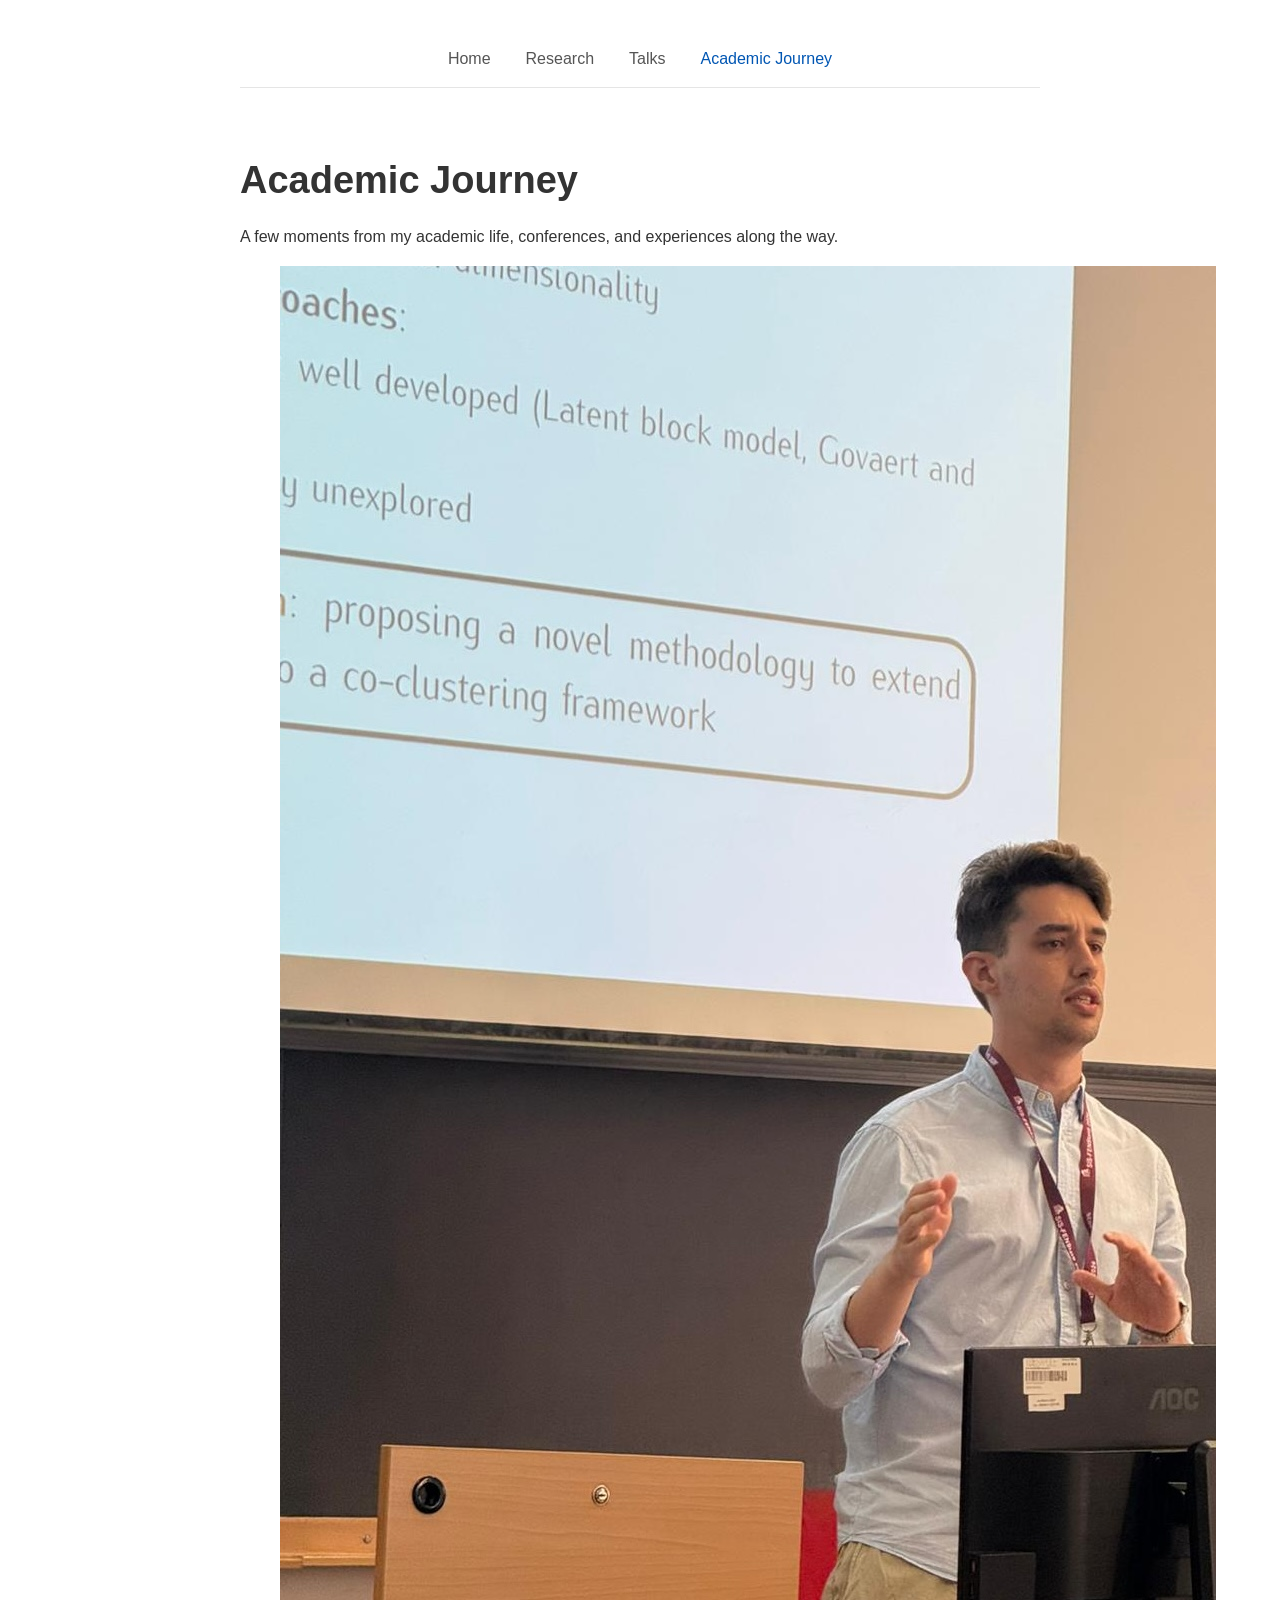
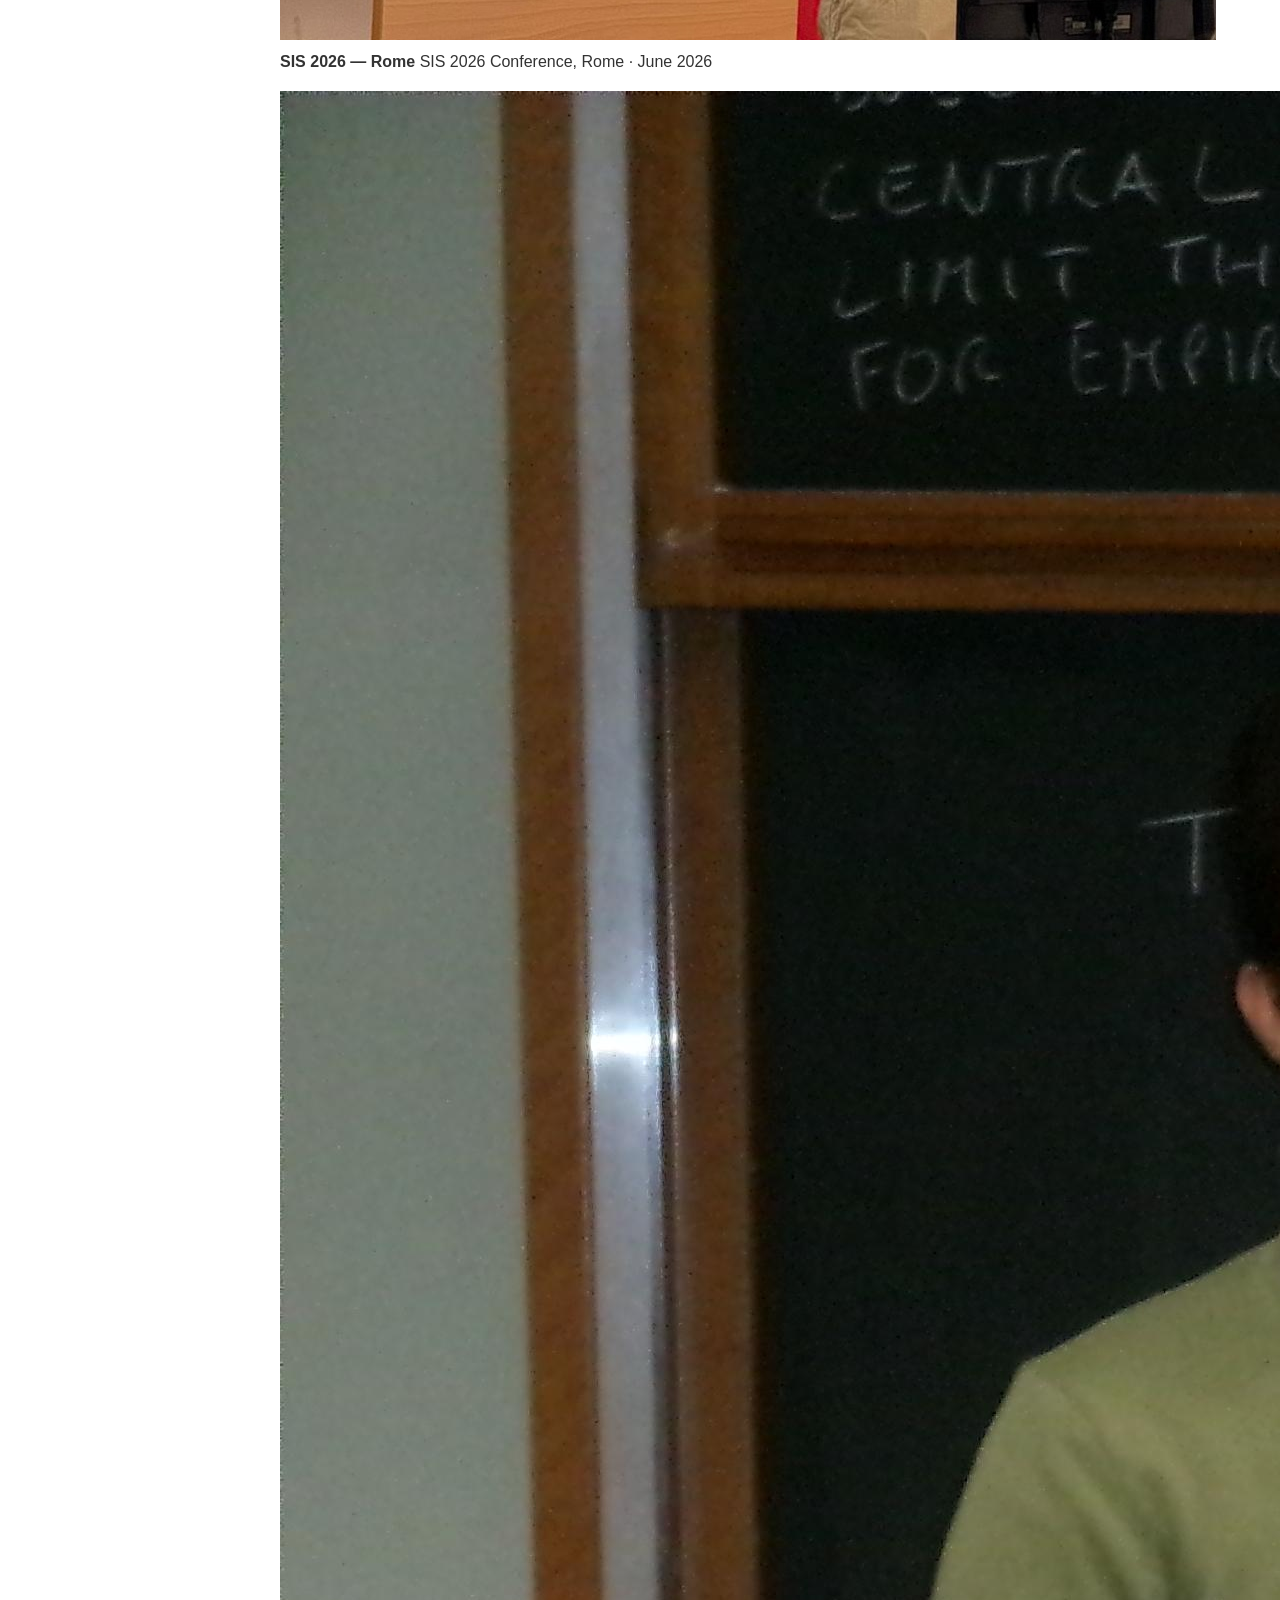
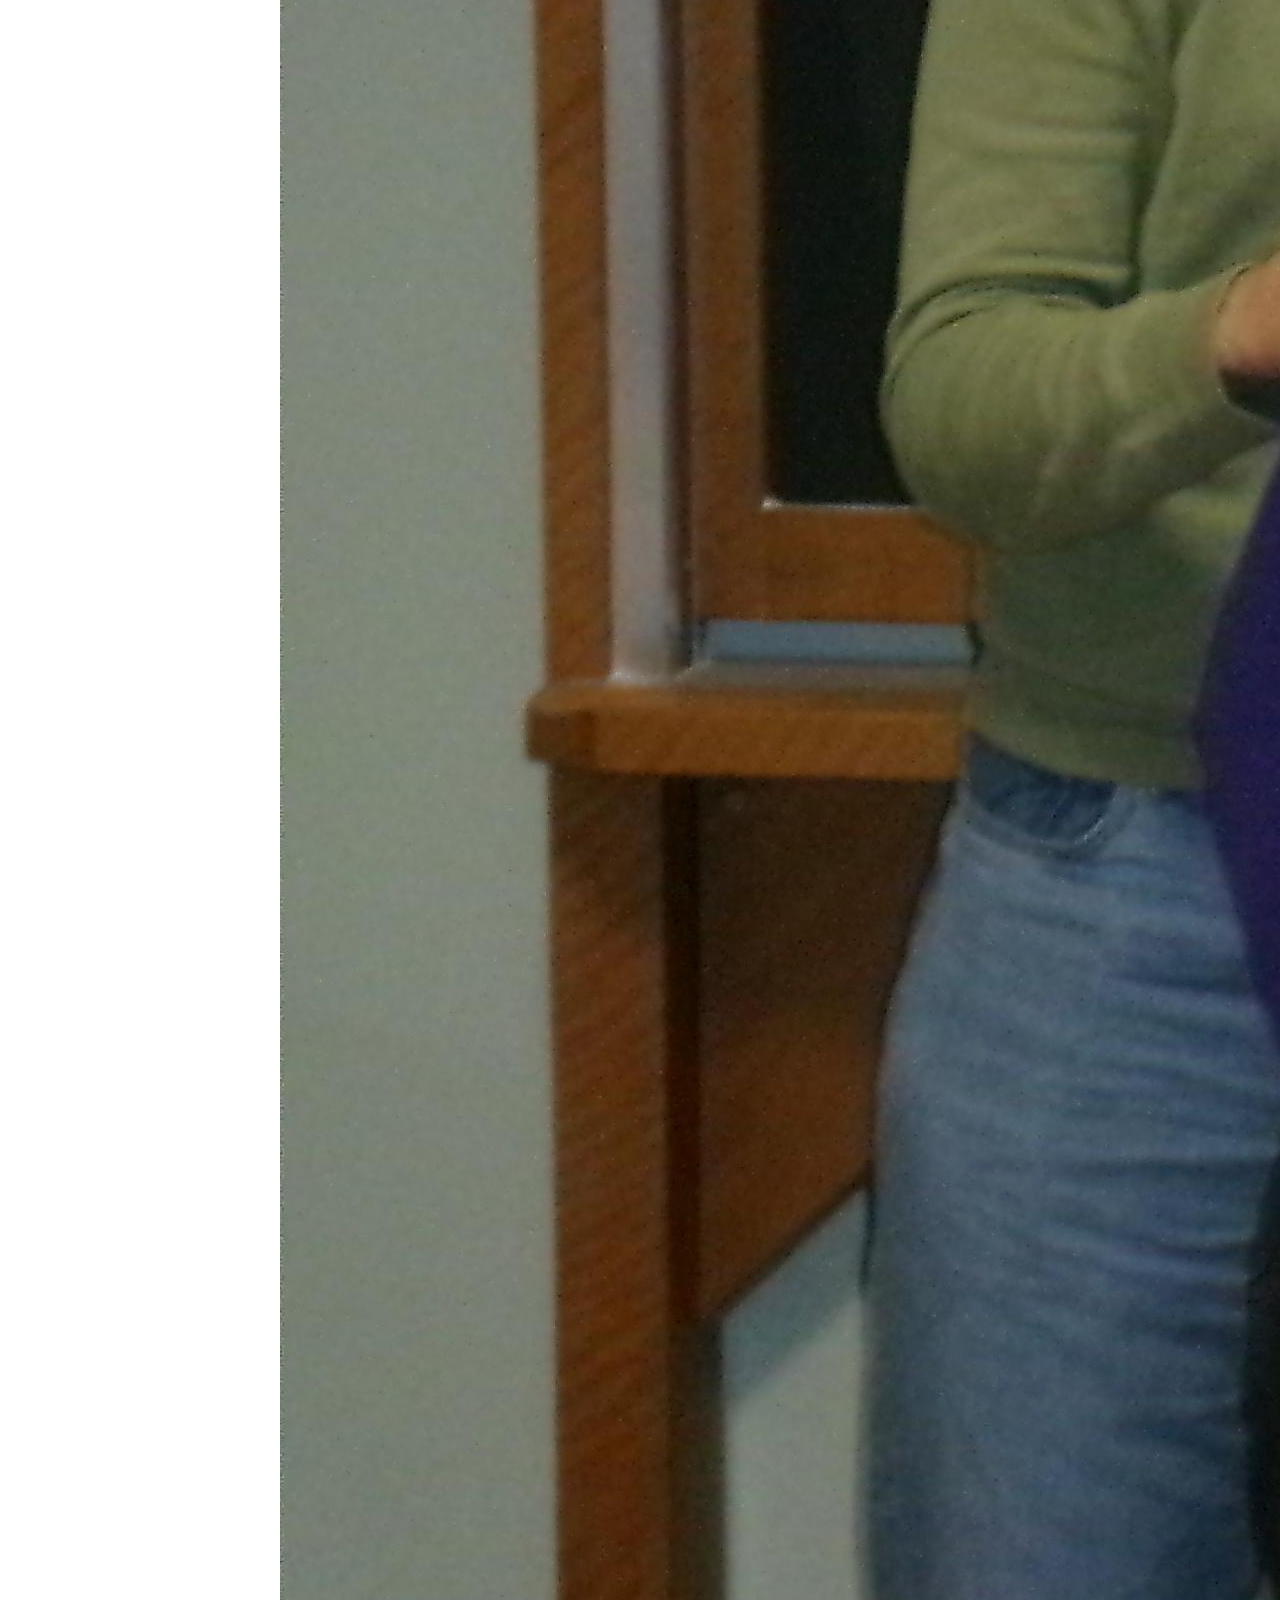
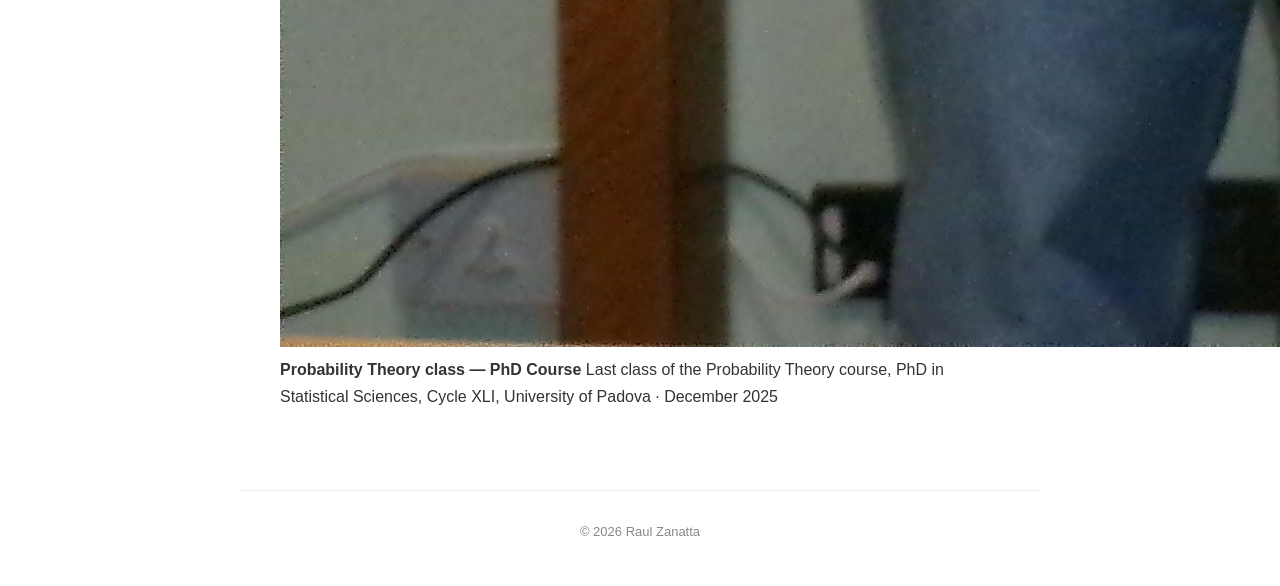
==== journey.html @ 4d590ce9 "Create journey.html" ====
<!DOCTYPE html>
<html lang="en">

<head>
    <meta charset="UTF-8">
    <meta name="viewport"
          content="width=device-width, initial-scale=1.0">
    <title>Academic Journey | Raul Zanatta</title>
    <link rel="stylesheet" href="style.css">
</head>

<body>

<div class="container">

    <!-- Navigation -->
    <nav class="navbar">
        <a href="index.html">Home</a>
        <a href="research.html">Research</a>
        <a href="talks.html">Talks</a>
        <a href="journey.html" class="active">
            Academic Journey
        </a>
    </nav>

    <main>

        <h1>Academic Journey</h1>

        <p class="journey-intro">
            A few moments from my academic life,
            conferences, and experiences along the way.
        </p>

        <div class="photo-grid">

            <!-- SIS 2026 -->
            <figure class="photo-item">
                <img src="images/talk SIS26 Rome.jpg"
                     alt="SIS 2026 Conference, Rome"
                     loading="lazy">

                <figcaption>
                    <strong>SIS 2026 — Rome</strong>
                    <span>
                        SIS 2026 Conference, Rome · June 2026
                    </span>
                </figcaption>
            </figure>

            <!-- Probability Theory -->
            <figure class="photo-item">
                <img src="images/Prob class.jpg"
                     alt="Last Probability Theory class,
                          University of Padova"
                     loading="lazy">

                <figcaption>
                    <strong>
                        Probability Theory class — PhD Course
                    </strong>
                    <span>
                        Last class of the Probability
                        Theory course, PhD in Statistical
                        Sciences, Cycle XLI, University of Padova
                        · December 2025
                    </span>
                </figcaption>
            </figure>

        </div>

    </main>

    <footer>
        <p>© 2026 Raul Zanatta</p>
    </footer>

</div>

</body>
</html>
---- style.css ----
/* General settings */

* {
    box-sizing: border-box;
}

body {
    margin: 0;
    font-family: -apple-system, BlinkMacSystemFont,
                 "Segoe UI", Arial, sans-serif;
    color: #333;
    background-color: #fff;
    line-height: 1.7;
}

/* Main container */

.container {
    max-width: 850px;
    margin: 0 auto;
    padding: 30px 25px;
}

/* Navigation */

.navbar {
    display: flex;
    justify-content: center;
    gap: 35px;
    padding: 15px 0;
    margin-bottom: 60px;
    border-bottom: 1px solid #e5e5e5;
}

.navbar a {
    color: #555;
    text-decoration: none;
    font-size: 16px;
}

.navbar a:hover,
.navbar a.active {
    color: #0056b3;
}

/* Profile */

.profile-header {
    text-align: center;
    margin-bottom: 65px;
}

.profile {
    width: 165px;
    height: 165px;
    border-radius: 50%;
    object-fit: cover;
}

h1 {
    font-size: 38px;
    margin: 15px 0 5px;
    font-weight: 600;
}

.subtitle {
    color: #666;
    margin: 10px 0 20px;
}

/* Personal links */

.links a {
    margin: 0 10px;
    color: #0056b3;
    text-decoration: none;
}

.links a:hover {
    text-decoration: underline;
}

/* Sections */

section {
    margin-bottom: 45px;
}

h2 {
    font-size: 24px;
    font-weight: 600;
    margin-bottom: 20px;
    padding-bottom: 8px;
    border-bottom: 1px solid #ddd;
}

h3 {
    font-size: 18px;
    margin-bottom: 5px;
}

p {
    margin-top: 10px;
}

a {
    color: #0056b3;
}

/* Education */

.education-item {
    margin-bottom: 20px;
}

.education-item p {
    color: #666;
    margin-top: 0;
}

/* Footer */

footer {
    margin-top: 80px;
    padding-top: 20px;
    border-top: 1px solid #eee;
    text-align: center;
    color: #888;
    font-size: 13px;
}

/* Mobile */

@media (max-width: 600px) {

    .container {
        padding: 20px;
    }

    .navbar {
        gap: 22px;
        margin-bottom: 45px;
    }

    h1 {
        font-size: 30px;
    }

    .profile {
        width: 140px;
        height: 140px;
    }

    h2 {
        font-size: 22px;
    }
}


/* Compact education */

.education-item {
    margin-bottom: 16px;
}

.education-item p {
    margin: 0;
    color: #444;
    font-size: 15px;
    line-height: 1.6;
}

.education-item strong {
    color: #333;
    font-weight: 600;
}

.education-item .grade {
    margin-top: 2px;
    color: #777;
    font-size: 13px;
}

/* Email below profile links */

.email {
    margin-top: 12px;
    font-size: 14px;
}

.email a {
    color: #666;
    text-decoration: none;
}

.email a:hover {
    color: #0056b3;
    text-decoration: underline;
}




/* About Me */

#about p {
    margin-bottom: 18px;
}

/* Email with icon */

.email {
    display: flex;
    align-items: center;
    justify-content: center;
    gap: 8px;
    margin-top: 14px;
    color: #666;
}

.email svg {
    flex-shrink: 0;
}

/* Education timeline */

.education-timeline {
    position: relative;
    padding-left: 24px;
    border-left: 1px solid #ddd;
    margin-left: 5px;
}

.education-item {
    position: relative;
    margin-bottom: 22px;
}

.education-item:last-child {
    margin-bottom: 0;
}

.education-item::before {
    content: "";
    position: absolute;
    left: -29px;
    top: 9px;
    width: 9px;
    height: 9px;
    background: #fff;
    border: 2px solid #999;
    border-radius: 50%;
    box-sizing: border-box;
}
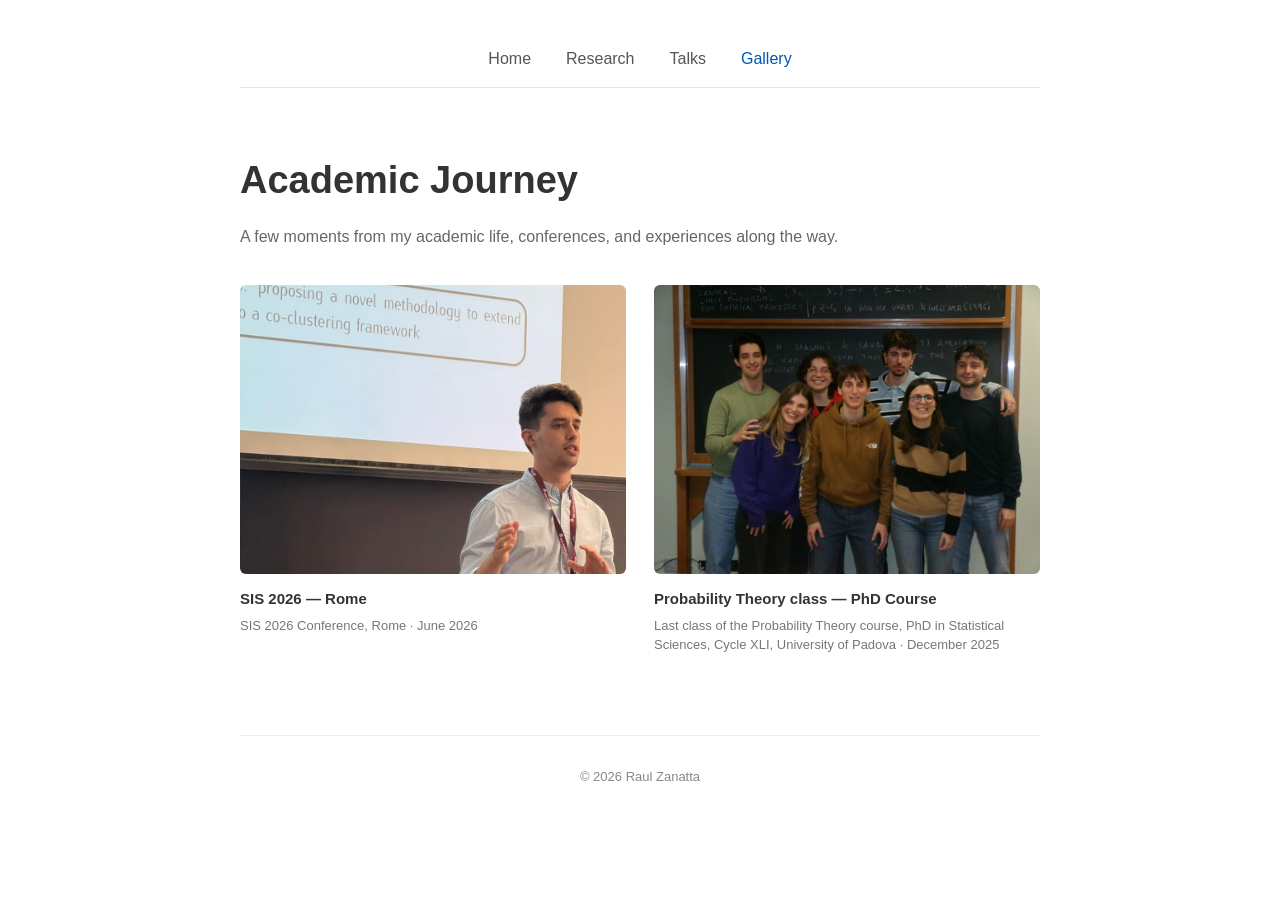
==== commit ad716cf1: "Update journey.html" ====
--- a/journey.html
+++ b/journey.html
@@ -20,7 +20,7 @@
         <a href="research.html">Research</a>
         <a href="talks.html">Talks</a>
         <a href="journey.html" class="active">
-            Academic Journey
+            Gallery
         </a>
     </nav>
 
--- a/style.css
+++ b/style.css
@@ -253,3 +253,67 @@
     border-radius: 50%;
     box-sizing: border-box;
 }
+
+
+
+
+/* Academic Journey */
+
+.journey-intro {
+    color: #666;
+    margin-bottom: 35px;
+}
+
+.photo-grid {
+    display: grid;
+    grid-template-columns: repeat(2, minmax(0, 1fr));
+    gap: 28px;
+    align-items: start;
+}
+
+.photo-item {
+    margin: 0;
+}
+
+.photo-item img {
+    display: block;
+    width: 100%;
+    aspect-ratio: 4 / 3;
+    object-fit: cover;
+    border-radius: 6px;
+}
+
+.photo-item figcaption {
+    margin-top: 12px;
+}
+
+.photo-item figcaption strong {
+    display: block;
+    font-size: 15px;
+    font-weight: 600;
+    color: #333;
+}
+
+.photo-item figcaption span {
+    display: block;
+    margin-top: 4px;
+    font-size: 13px;
+    line-height: 1.5;
+    color: #777;
+}
+
+/* Mobile layout */
+
+@media (max-width: 600px) {
+
+    .photo-grid {
+        grid-template-columns: 1fr;
+        gap: 32px;
+    }
+
+    .photo-item img {
+        aspect-ratio: 4 / 3;
+    }
+
+}
+
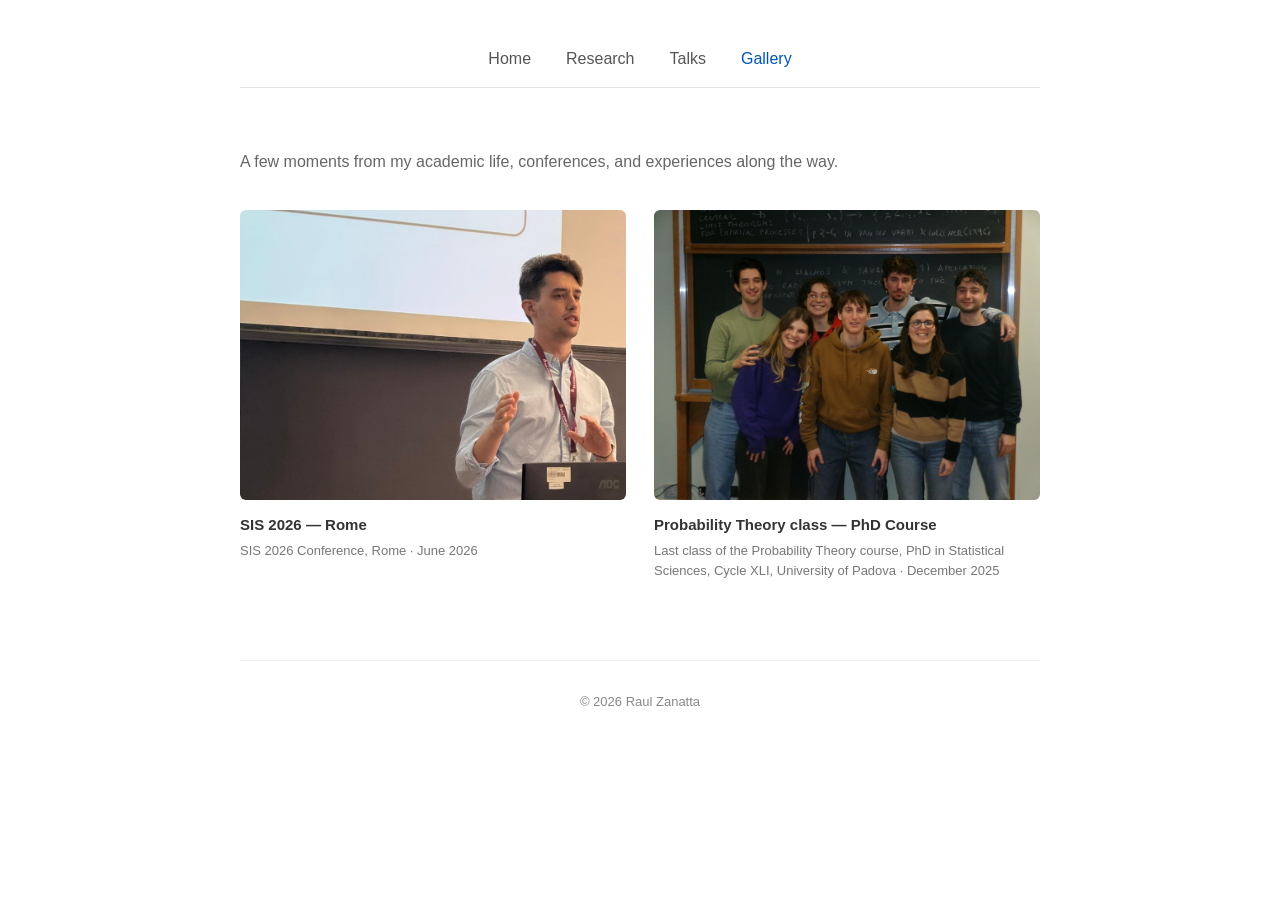
==== commit f1996d41: "Update journey.html" ====
--- a/journey.html
+++ b/journey.html
@@ -6,7 +6,7 @@
     <meta charset="UTF-8">
     <meta name="viewport"
           content="width=device-width, initial-scale=1.0">
-    <title>Academic Journey | Raul Zanatta</title>
+    <title>Gallery | Raul Zanatta</title>
     <link rel="stylesheet" href="style.css">
 </head>
 
@@ -25,8 +25,6 @@
     </nav>
 
     <main>
-
-        <h1>Academic Journey</h1>
 
         <p class="journey-intro">
             A few moments from my academic life,
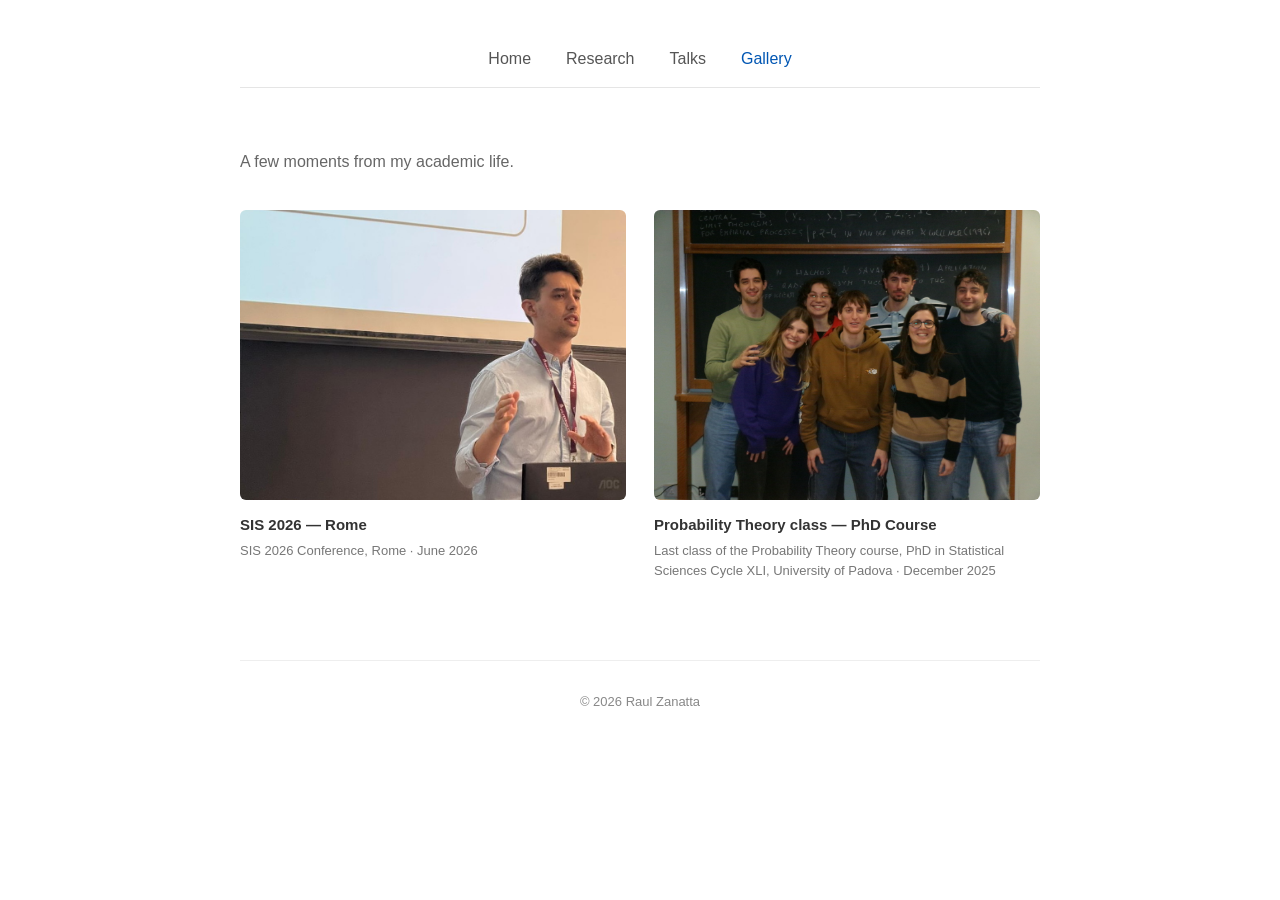
==== commit 5262486a: "Update journey.html" ====
--- a/journey.html
+++ b/journey.html
@@ -27,8 +27,7 @@
     <main>
 
         <p class="journey-intro">
-            A few moments from my academic life,
-            conferences, and experiences along the way.
+            A few moments from my academic life.
         </p>
 
         <div class="photo-grid">
@@ -61,7 +60,7 @@
                     <span>
                         Last class of the Probability
                         Theory course, PhD in Statistical
-                        Sciences, Cycle XLI, University of Padova
+                        Sciences Cycle XLI, University of Padova
                         · December 2025
                     </span>
                 </figcaption>
